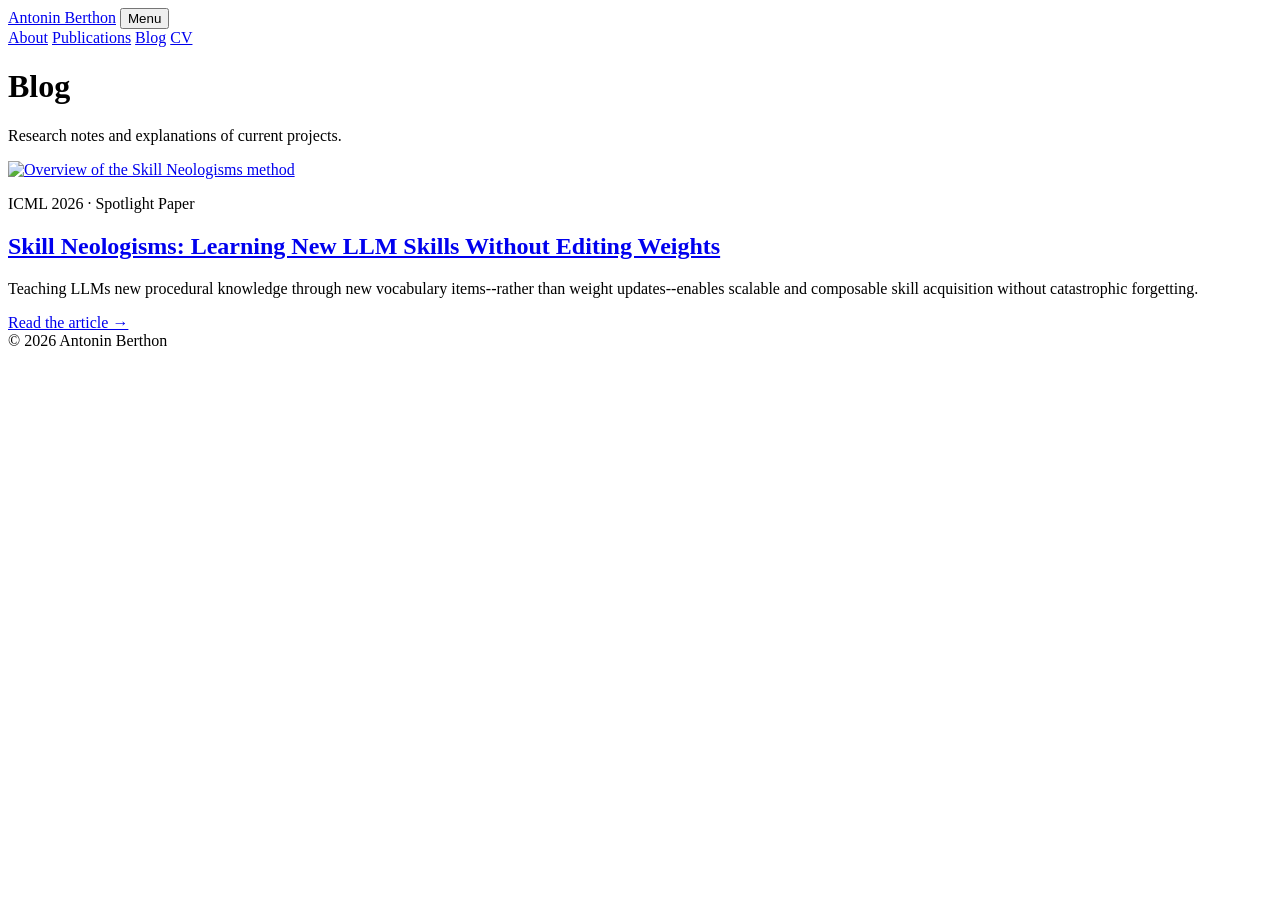
==== blog.html @ e379bd52 "first commit" ====
<!doctype html>
<html lang="en">
<head>
  <meta charset="utf-8">
  <meta name="viewport" content="width=device-width, initial-scale=1">
  <meta name="description" content="Blog posts and research notes by Antonin Berthon.">
  <title>Blog | Antonin Berthon</title>
  <link rel="icon" href="assets/favicon.svg" type="image/svg+xml">
  <link rel="stylesheet" href="assets/styles.css">
</head>
<body>
  <header class="site-header">
    <a class="site-title" href="index.html">Antonin Berthon</a>
    <button class="nav-toggle" type="button" aria-expanded="false" aria-controls="site-nav">Menu</button>
    <nav id="site-nav" class="site-nav" aria-label="Primary navigation">
      <a href="index.html">About</a>
      <a href="publications.html">Publications</a>
      <a href="blog.html">Blog</a>
      <a href="cv.html">CV</a>
    </nav>
  </header>

  <main class="page-shell">
    <header class="page-intro">
      <h1>Blog</h1>
      <p>Research notes and explanations of current projects.</p>
    </header>

    <section class="post-list">
      <article class="post-card featured-post">
        <a class="post-image-link" href="https://antoninbrthn.github.io/skill-neologisms-icml26/"><img src="assets/skill-neologisms-fig1.png" alt="Overview of the Skill Neologisms method"></a>
        <div>
          <p class="eyebrow">ICML 2026 · Spotlight Paper</p>
          <h2><a href="https://antoninbrthn.github.io/skill-neologisms-icml26/">Skill Neologisms: Learning New LLM Skills Without Editing Weights</a></h2>
          <p>Teaching LLMs new procedural knowledge through new vocabulary items--rather than weight updates--enables scalable and composable skill acquisition without catastrophic forgetting.</p>
          <a class="small-link" href="https://antoninbrthn.github.io/skill-neologisms-icml26/">Read the article →</a>
        </div>
      </article>
    </section>
  </main>

  <footer class="site-footer">
    <span>© 2026 Antonin Berthon</span>
  </footer>

  <script src="assets/site.js"></script>
</body>
</html>
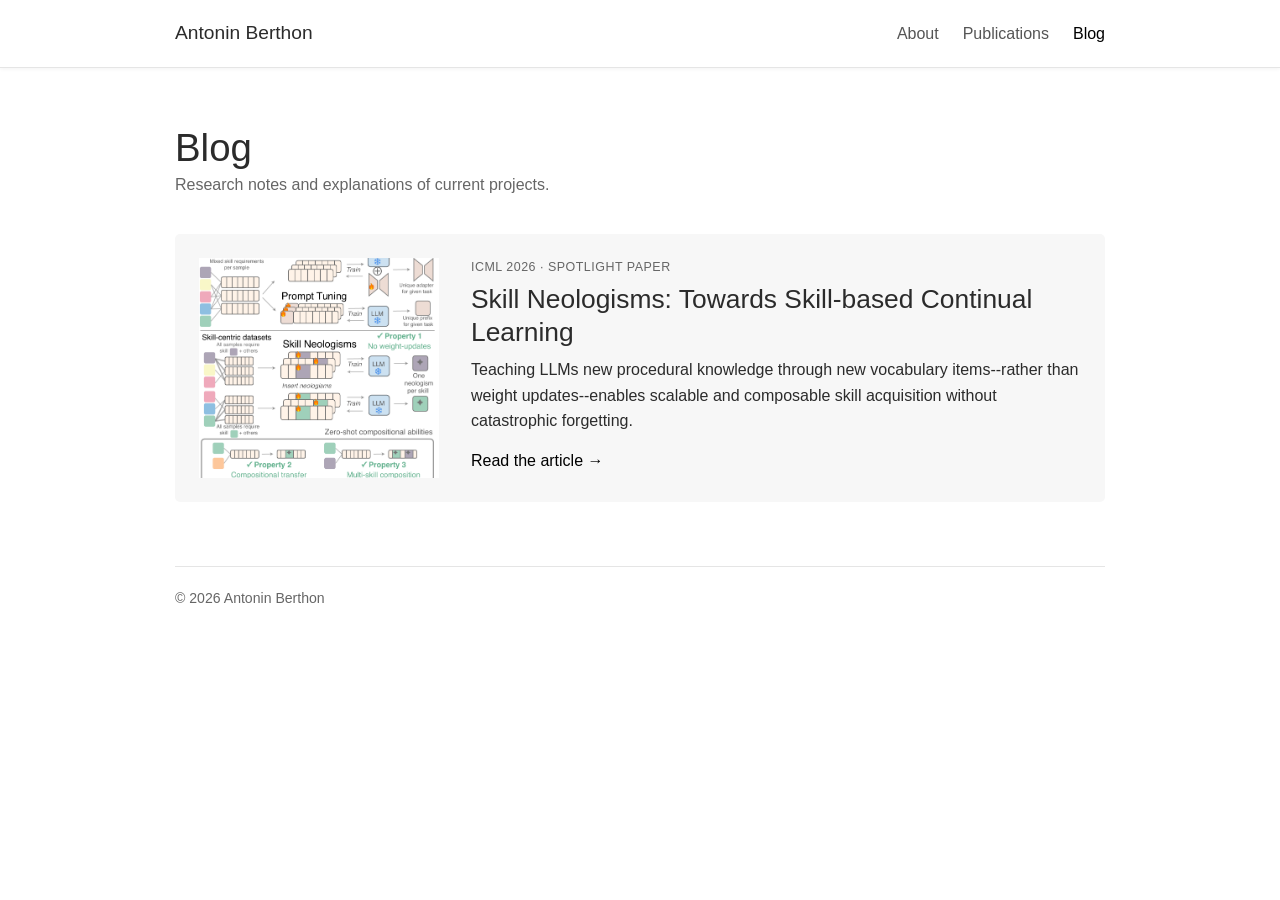
==== commit d1135149: "update style" ====
--- a/blog.html
+++ b/blog.html
@@ -16,7 +16,6 @@
       <a href="index.html">About</a>
       <a href="publications.html">Publications</a>
       <a href="blog.html">Blog</a>
-      <a href="cv.html">CV</a>
     </nav>
   </header>
 
@@ -31,7 +30,7 @@
         <a class="post-image-link" href="https://antoninbrthn.github.io/skill-neologisms-icml26/"><img src="assets/skill-neologisms-fig1.png" alt="Overview of the Skill Neologisms method"></a>
         <div>
           <p class="eyebrow">ICML 2026 · Spotlight Paper</p>
-          <h2><a href="https://antoninbrthn.github.io/skill-neologisms-icml26/">Skill Neologisms: Learning New LLM Skills Without Editing Weights</a></h2>
+          <h2><a href="https://antoninbrthn.github.io/skill-neologisms-icml26/">Skill Neologisms: Towards Skill-based Continual Learning</a></h2>
           <p>Teaching LLMs new procedural knowledge through new vocabulary items--rather than weight updates--enables scalable and composable skill acquisition without catastrophic forgetting.</p>
           <a class="small-link" href="https://antoninbrthn.github.io/skill-neologisms-icml26/">Read the article →</a>
         </div>
--- a/assets/styles.css
+++ b/assets/styles.css
@@ -0,0 +1,96 @@
+:root {
+  --background: #fff;
+  --surface: #f7f7f7;
+  --text: #2b2b2b;
+  --muted: #666;
+  --line: #e5e5e5;
+  --accent: #000;
+  --max-width: 930px;
+}
+
+* { box-sizing: border-box; }
+html { scroll-behavior: smooth; }
+body { margin: 0; color: var(--text); background: var(--background); font-family: Roboto, -apple-system, BlinkMacSystemFont, "Segoe UI", sans-serif; font-size: 16px; font-weight: 300; line-height: 1.6; }
+a { color: var(--accent); text-decoration: none; }
+a:hover { text-decoration: underline; }
+img { display: block; max-width: 100%; }
+
+.site-header { position: sticky; top: 0; z-index: 20; display: flex; align-items: center; justify-content: space-between; gap: 1.5rem; min-height: 4.25rem; padding: 0.75rem max(1rem, calc((100vw - var(--max-width)) / 2)); background: rgba(255, 255, 255, 0.96); border-bottom: 1px solid var(--line); box-shadow: 0 1px 4px rgba(0, 0, 0, 0.05); backdrop-filter: blur(12px); }
+.site-title { color: var(--text); font-size: 1.2rem; font-weight: 400; }
+.site-title:hover { text-decoration: none; }
+.site-nav { display: flex; align-items: center; gap: 1.5rem; }
+.site-nav a { color: #555; font-weight: 400; }
+.site-nav a:hover, .site-nav a.is-active { color: var(--accent); text-decoration: none; }
+.nav-toggle { display: none; padding: 0.35rem 0.7rem; color: var(--text); background: white; border: 1px solid var(--line); border-radius: 4px; font: inherit; }
+
+.layout { display: grid; grid-template-columns: minmax(0, 1fr) 250px; gap: 3.5rem; width: min(var(--max-width), calc(100% - 2rem)); margin: 0 auto; padding: 3.5rem 0 4rem; }
+.profile-panel { grid-column: 2; grid-row: 1; }
+.content-column { grid-column: 1; grid-row: 1; min-width: 0; }
+.profile-photo { width: 100%; margin-bottom: 1.25rem; border-radius: 4px; }
+.profile-panel h1 { margin: 0; font-size: 2rem; font-weight: 400; line-height: 1.15; }
+.profile-affiliation { margin: 0.55rem 0 1rem; color: var(--muted); }
+.profile-links { display: flex; flex-wrap: wrap; gap: 0.8rem; margin: 0; padding: 0; list-style: none; }
+.profile-links a, .publication-links a, .small-link { font-weight: 400; }
+
+h1, h2, h3 { font-weight: 400; line-height: 1.25; }
+h1 { margin: 0; font-size: 2.4rem; }
+h2 { margin: 0 0 1rem; font-size: 1.65rem; }
+h3 { margin: 0 0 0.2rem; font-size: 1.02rem; }
+p { margin: 0 0 0.9rem; }
+.section-block { padding: 1.75rem 0; border-top: 1px solid var(--line); }
+.intro-section { padding-top: 0; border-top: 0; }
+.compact-section { padding-bottom: 1.4rem; }
+.section-heading-row { display: flex; align-items: baseline; justify-content: space-between; gap: 1rem; }
+.eyebrow { margin: 0 0 0.35rem; color: var(--muted); font-size: 0.78rem; font-weight: 500; letter-spacing: 0.04em; text-transform: uppercase; }
+
+.timeline-list, .publication-list, .post-list { margin: 0; padding: 0; list-style: none; }
+.education-list { margin: 0; padding-left: 1.2rem; }
+.education-list li { margin: 0.35rem 0; }
+.timeline-list li { display: grid; grid-template-columns: 5.5rem 1fr; gap: 1rem; padding: 0.45rem 0; }
+.timeline-list time, .publication-venue, .record-row time { color: var(--muted); font-size: 0.88rem; font-weight: 400; }
+.publication-row { display: grid; grid-template-columns: 7rem 1fr; gap: 1.1rem; padding: 1rem 0; border-top: 1px solid var(--line); }
+.publication-row:first-child { padding-top: 0; border-top: 0; }
+.publication-row p { margin-bottom: 0.2rem; }
+.publication-note { color: var(--muted); }
+.publication-links { display: flex; flex-wrap: wrap; gap: 0.75rem; }
+
+.blog-preview { display: grid; grid-template-columns: 150px 1fr; align-items: center; gap: 1.5rem; }
+.blog-preview img { width: 150px; max-height: 150px; object-fit: cover; border-radius: 4px; }
+.button-link { display: inline-block; padding: 0.4rem 0.8rem; color: white; background: var(--accent); border-radius: 4px; font-weight: 400; }
+.button-link:hover { color: white; text-decoration: none; filter: brightness(0.9); }
+
+.page-shell, .article-shell { width: min(var(--max-width), calc(100% - 2rem)); margin: 0 auto; padding: 3.5rem 0 4rem; }
+.article-shell { width: min(760px, calc(100% - 2rem)); }
+.page-intro, .article-header { margin-bottom: 2.25rem; }
+.page-intro p { max-width: 44rem; color: var(--muted); }
+.featured-post { display: grid; grid-template-columns: 240px 1fr; gap: 2rem; padding: 1.5rem; background: var(--surface); border-radius: 5px; }
+.featured-post img { width: 100%; max-height: 220px; object-fit: cover; }
+.post-card h2 { margin: 0.15rem 0 0.5rem; }
+.post-card h2 a { color: var(--text); }
+.record-list { display: grid; gap: 1.25rem; }
+.record-row { display: grid; grid-template-columns: 9.5rem 1fr; gap: 1.25rem; }
+.record-row p { color: var(--muted); }
+.split-grid { display: grid; grid-template-columns: 1fr 1fr; gap: 2rem; }
+.article-figure { margin: 0 0 2.5rem; padding: 1.2rem; background: var(--surface); border: 1px solid var(--line); border-radius: 4px; }
+.article-figure img { width: min(24rem, 100%); margin: 0 auto; }
+.article-shell section { margin: 2rem 0; }
+.article-list { padding-left: 1.25rem; }
+.article-footer { margin-top: 2.5rem; padding-top: 1.5rem; border-top: 1px solid var(--line); }
+.site-footer { display: flex; justify-content: space-between; gap: 1rem; max-width: var(--max-width); margin: 0 auto; padding: 1.25rem 0; color: var(--muted); border-top: 1px solid var(--line); font-size: 0.88rem; }
+
+@media (max-width: 760px) {
+  .site-header { padding-inline: 1rem; }
+  .nav-toggle { display: block; }
+  .site-nav { position: absolute; top: 100%; right: 0; left: 0; display: none; flex-direction: column; align-items: stretch; gap: 0; padding: 0.5rem 1rem 0.85rem; background: white; border-bottom: 1px solid var(--line); }
+  .site-nav.is-open { display: flex; }
+  .site-nav a { padding: 0.45rem 0; }
+  .layout { grid-template-columns: 1fr; gap: 2rem; padding-top: 2rem; }
+  .profile-panel { grid-column: 1; grid-row: 1; display: grid; grid-template-columns: 125px 1fr; align-items: start; gap: 0 1.25rem; }
+  .content-column { grid-column: 1; grid-row: 2; }
+  .profile-photo { grid-row: span 3; }
+  .profile-links { align-self: start; }
+  .timeline-list li, .publication-row, .record-row, .split-grid { grid-template-columns: 1fr; gap: 0.2rem; }
+  .featured-post, .blog-preview { grid-template-columns: 1fr; }
+  .featured-post img, .blog-preview img { width: 100%; max-height: 240px; }
+  .site-footer { margin-inline: 1rem; }
+}
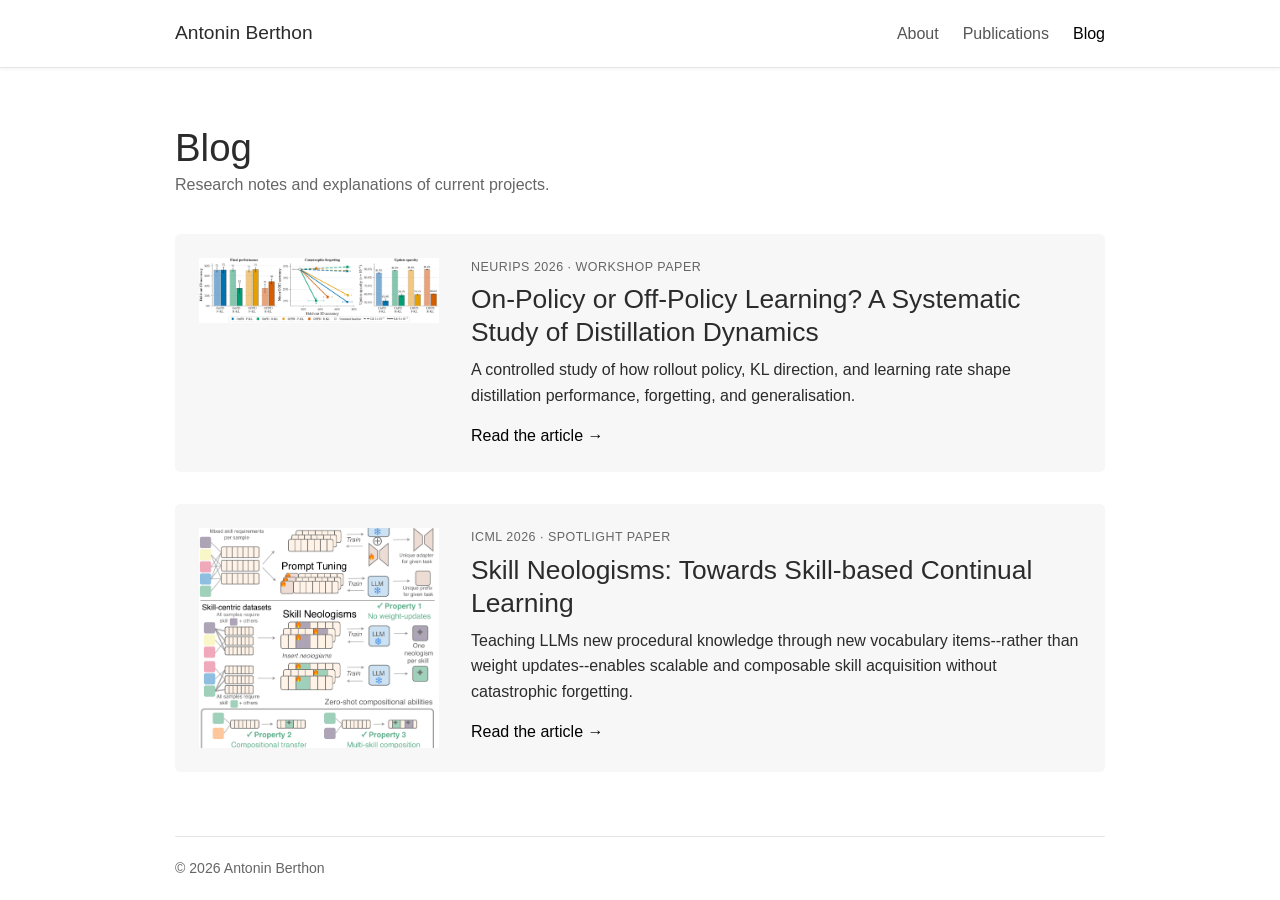
==== commit 3f440c35: "add on-off-policy paper/blog" ====
--- a/blog.html
+++ b/blog.html
@@ -27,6 +27,15 @@
 
     <section class="post-list">
       <article class="post-card featured-post">
+        <a class="post-image-link" href="https://antoninbrthn.github.io/on-off-policy-distillation/"><img src="assets/on-off-policy-distillation-fig1.png" alt="Comparison of on-policy and off-policy distillation across performance, forgetting, and update sparsity"></a>
+        <div>
+          <p class="eyebrow">NeurIPS 2026 · Workshop Paper</p>
+          <h2><a href="https://antoninbrthn.github.io/on-off-policy-distillation/">On-Policy or Off-Policy Learning? A Systematic Study of Distillation Dynamics</a></h2>
+          <p>A controlled study of how rollout policy, KL direction, and learning rate shape distillation performance, forgetting, and generalisation.</p>
+          <a class="small-link" href="https://antoninbrthn.github.io/on-off-policy-distillation/">Read the article →</a>
+        </div>
+      </article>
+      <article class="post-card featured-post">
         <a class="post-image-link" href="https://antoninbrthn.github.io/skill-neologisms-icml26/"><img src="assets/skill-neologisms-fig1.png" alt="Overview of the Skill Neologisms method"></a>
         <div>
           <p class="eyebrow">ICML 2026 · Spotlight Paper</p>
--- a/assets/styles.css
+++ b/assets/styles.css
@@ -55,6 +55,7 @@
 .publication-links { display: flex; flex-wrap: wrap; gap: 0.75rem; }
 
 .blog-preview { display: grid; grid-template-columns: 150px 1fr; align-items: center; gap: 1.5rem; }
+.blog-preview + .blog-preview, .featured-post + .featured-post { margin-top: 2rem; }
 .blog-preview img { width: 150px; max-height: 150px; object-fit: cover; border-radius: 4px; }
 .button-link { display: inline-block; padding: 0.4rem 0.8rem; color: white; background: var(--accent); border-radius: 4px; font-weight: 400; }
 .button-link:hover { color: white; text-decoration: none; filter: brightness(0.9); }
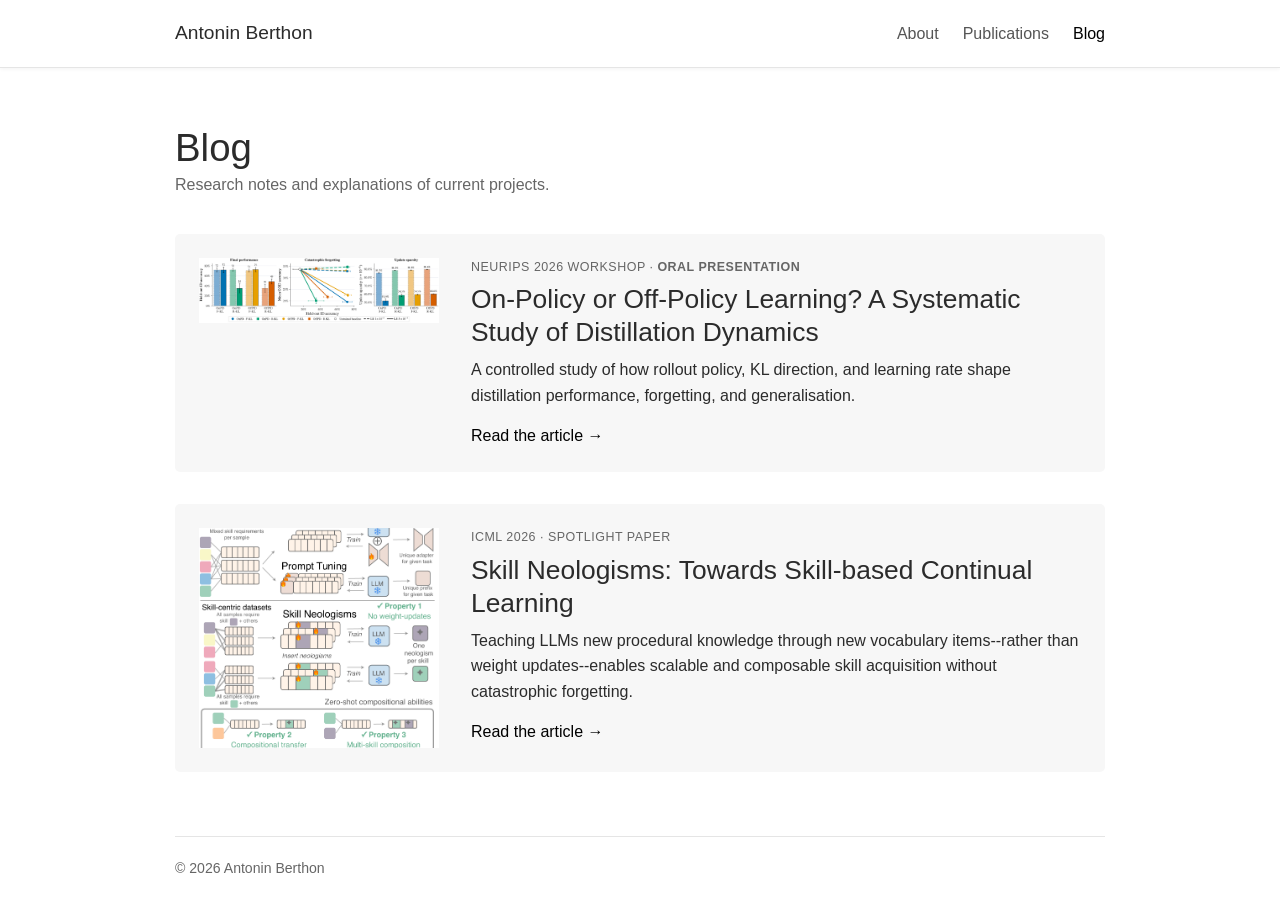
==== commit ca020549: "update" ====
--- a/blog.html
+++ b/blog.html
@@ -29,7 +29,7 @@
       <article class="post-card featured-post">
         <a class="post-image-link" href="https://antoninbrthn.github.io/on-off-policy-distillation/"><img src="assets/on-off-policy-distillation-fig1.png" alt="Comparison of on-policy and off-policy distillation across performance, forgetting, and update sparsity"></a>
         <div>
-          <p class="eyebrow">NeurIPS 2026 · Workshop Paper</p>
+          <p class="eyebrow">NeurIPS 2026 Workshop · <strong>Oral Presentation</strong></p>
           <h2><a href="https://antoninbrthn.github.io/on-off-policy-distillation/">On-Policy or Off-Policy Learning? A Systematic Study of Distillation Dynamics</a></h2>
           <p>A controlled study of how rollout policy, KL direction, and learning rate shape distillation performance, forgetting, and generalisation.</p>
           <a class="small-link" href="https://antoninbrthn.github.io/on-off-policy-distillation/">Read the article →</a>
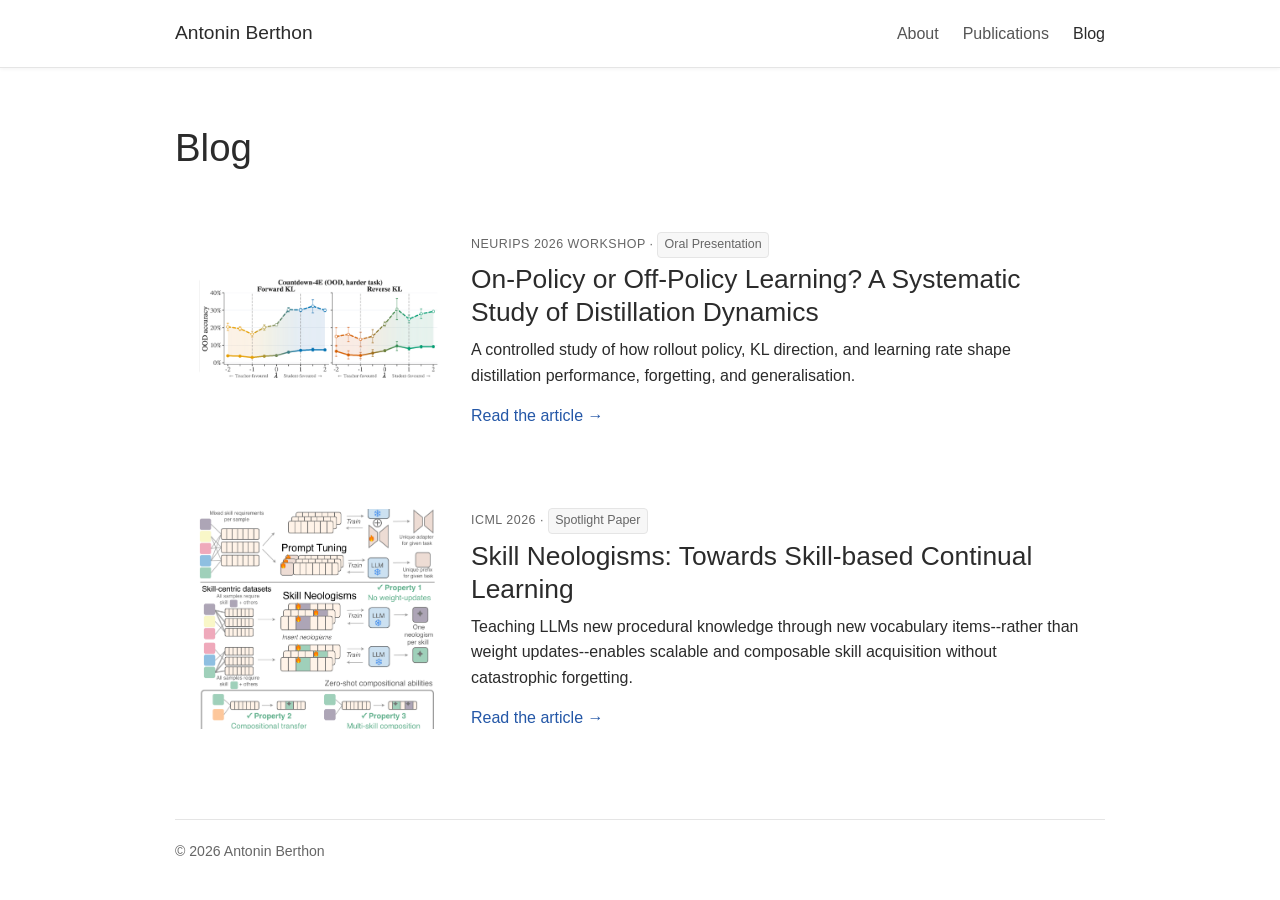
==== commit 79ce24a8: "update" ====
--- a/blog.html
+++ b/blog.html
@@ -22,14 +22,13 @@
   <main class="page-shell">
     <header class="page-intro">
       <h1>Blog</h1>
-      <p>Research notes and explanations of current projects.</p>
     </header>
 
     <section class="post-list">
       <article class="post-card featured-post">
-        <a class="post-image-link" href="https://antoninbrthn.github.io/on-off-policy-distillation/"><img src="assets/on-off-policy-distillation-fig1.png" alt="Comparison of on-policy and off-policy distillation across performance, forgetting, and update sparsity"></a>
+        <a class="post-image-link" href="https://antoninbrthn.github.io/on-off-policy-distillation/"><img class="plot-thumbnail" src="assets/on-off-policy-llama-generalisation.png" alt="Llama 3.2-1B generalisation on Countdown-4E improves with more on-policy rollouts under forward and reverse KL"></a>
         <div>
-          <p class="eyebrow">NeurIPS 2026 Workshop · <strong>Oral Presentation</strong></p>
+          <p class="eyebrow">NeurIPS 2026 Workshop · <strong class="distinction">Oral Presentation</strong></p>
           <h2><a href="https://antoninbrthn.github.io/on-off-policy-distillation/">On-Policy or Off-Policy Learning? A Systematic Study of Distillation Dynamics</a></h2>
           <p>A controlled study of how rollout policy, KL direction, and learning rate shape distillation performance, forgetting, and generalisation.</p>
           <a class="small-link" href="https://antoninbrthn.github.io/on-off-policy-distillation/">Read the article →</a>
@@ -38,7 +37,7 @@
       <article class="post-card featured-post">
         <a class="post-image-link" href="https://antoninbrthn.github.io/skill-neologisms-icml26/"><img src="assets/skill-neologisms-fig1.png" alt="Overview of the Skill Neologisms method"></a>
         <div>
-          <p class="eyebrow">ICML 2026 · Spotlight Paper</p>
+          <p class="eyebrow">ICML 2026 · <strong class="distinction">Spotlight Paper</strong></p>
           <h2><a href="https://antoninbrthn.github.io/skill-neologisms-icml26/">Skill Neologisms: Towards Skill-based Continual Learning</a></h2>
           <p>Teaching LLMs new procedural knowledge through new vocabulary items--rather than weight updates--enables scalable and composable skill acquisition without catastrophic forgetting.</p>
           <a class="small-link" href="https://antoninbrthn.github.io/skill-neologisms-icml26/">Read the article →</a>
--- a/assets/styles.css
+++ b/assets/styles.css
@@ -4,7 +4,8 @@
   --text: #2b2b2b;
   --muted: #666;
   --line: #e5e5e5;
-  --accent: #000;
+  --accent: #2457a7;
+  --accent-hover: #193e79;
   --max-width: 930px;
 }
 
@@ -12,15 +13,15 @@
 html { scroll-behavior: smooth; }
 body { margin: 0; color: var(--text); background: var(--background); font-family: Roboto, -apple-system, BlinkMacSystemFont, "Segoe UI", sans-serif; font-size: 16px; font-weight: 300; line-height: 1.6; }
 a { color: var(--accent); text-decoration: none; }
-a:hover { text-decoration: underline; }
+a:hover { color: var(--accent-hover); text-decoration: underline; }
 img { display: block; max-width: 100%; }
 
 .site-header { position: sticky; top: 0; z-index: 20; display: flex; align-items: center; justify-content: space-between; gap: 1.5rem; min-height: 4.25rem; padding: 0.75rem max(1rem, calc((100vw - var(--max-width)) / 2)); background: rgba(255, 255, 255, 0.96); border-bottom: 1px solid var(--line); box-shadow: 0 1px 4px rgba(0, 0, 0, 0.05); backdrop-filter: blur(12px); }
 .site-title { color: var(--text); font-size: 1.2rem; font-weight: 400; }
-.site-title:hover { text-decoration: none; }
+.site-title:hover { color: var(--text); text-decoration: none; }
 .site-nav { display: flex; align-items: center; gap: 1.5rem; }
 .site-nav a { color: #555; font-weight: 400; }
-.site-nav a:hover, .site-nav a.is-active { color: var(--accent); text-decoration: none; }
+.site-nav a:hover, .site-nav a.is-active { color: var(--text); text-decoration: none; }
 .nav-toggle { display: none; padding: 0.35rem 0.7rem; color: var(--text); background: white; border: 1px solid var(--line); border-radius: 4px; font: inherit; }
 
 .layout { display: grid; grid-template-columns: minmax(0, 1fr) 250px; gap: 3.5rem; width: min(var(--max-width), calc(100% - 2rem)); margin: 0 auto; padding: 3.5rem 0 4rem; }
@@ -48,24 +49,28 @@
 .education-list li { margin: 0.35rem 0; }
 .timeline-list li { display: grid; grid-template-columns: 5.5rem 1fr; gap: 1rem; padding: 0.45rem 0; }
 .timeline-list time, .publication-venue, .record-row time { color: var(--muted); font-size: 0.88rem; font-weight: 400; }
+.publication-venue { color: var(--text); font-weight: 600; }
 .publication-row { display: grid; grid-template-columns: 7rem 1fr; gap: 1.1rem; padding: 1rem 0; border-top: 1px solid var(--line); }
 .publication-row:first-child { padding-top: 0; border-top: 0; }
 .publication-row p { margin-bottom: 0.2rem; }
 .publication-note { color: var(--muted); }
+.distinction { color: inherit; font-weight: 600; }
+.eyebrow .distinction { color: var(--muted); display: inline-block; padding: 0.15em 0.5em; border: 1px solid var(--line); border-radius: 4px; background: var(--surface); font-weight: 500; letter-spacing: normal; text-transform: none; }
 .publication-links { display: flex; flex-wrap: wrap; gap: 0.75rem; }
 
 .blog-preview { display: grid; grid-template-columns: 150px 1fr; align-items: center; gap: 1.5rem; }
 .blog-preview + .blog-preview, .featured-post + .featured-post { margin-top: 2rem; }
 .blog-preview img { width: 150px; max-height: 150px; object-fit: cover; border-radius: 4px; }
 .button-link { display: inline-block; padding: 0.4rem 0.8rem; color: white; background: var(--accent); border-radius: 4px; font-weight: 400; }
-.button-link:hover { color: white; text-decoration: none; filter: brightness(0.9); }
+.button-link:hover { color: white; background: var(--accent-hover); text-decoration: none; }
 
 .page-shell, .article-shell { width: min(var(--max-width), calc(100% - 2rem)); margin: 0 auto; padding: 3.5rem 0 4rem; }
 .article-shell { width: min(760px, calc(100% - 2rem)); }
 .page-intro, .article-header { margin-bottom: 2.25rem; }
 .page-intro p { max-width: 44rem; color: var(--muted); }
-.featured-post { display: grid; grid-template-columns: 240px 1fr; gap: 2rem; padding: 1.5rem; background: var(--surface); border-radius: 5px; }
+.featured-post { display: grid; grid-template-columns: 240px 1fr; align-items: center; gap: 2rem; padding: 1.5rem; }
 .featured-post img { width: 100%; max-height: 220px; object-fit: cover; }
+.blog-preview .plot-thumbnail, .featured-post .plot-thumbnail { object-fit: contain; }
 .post-card h2 { margin: 0.15rem 0 0.5rem; }
 .post-card h2 a { color: var(--text); }
 .record-list { display: grid; gap: 1.25rem; }
